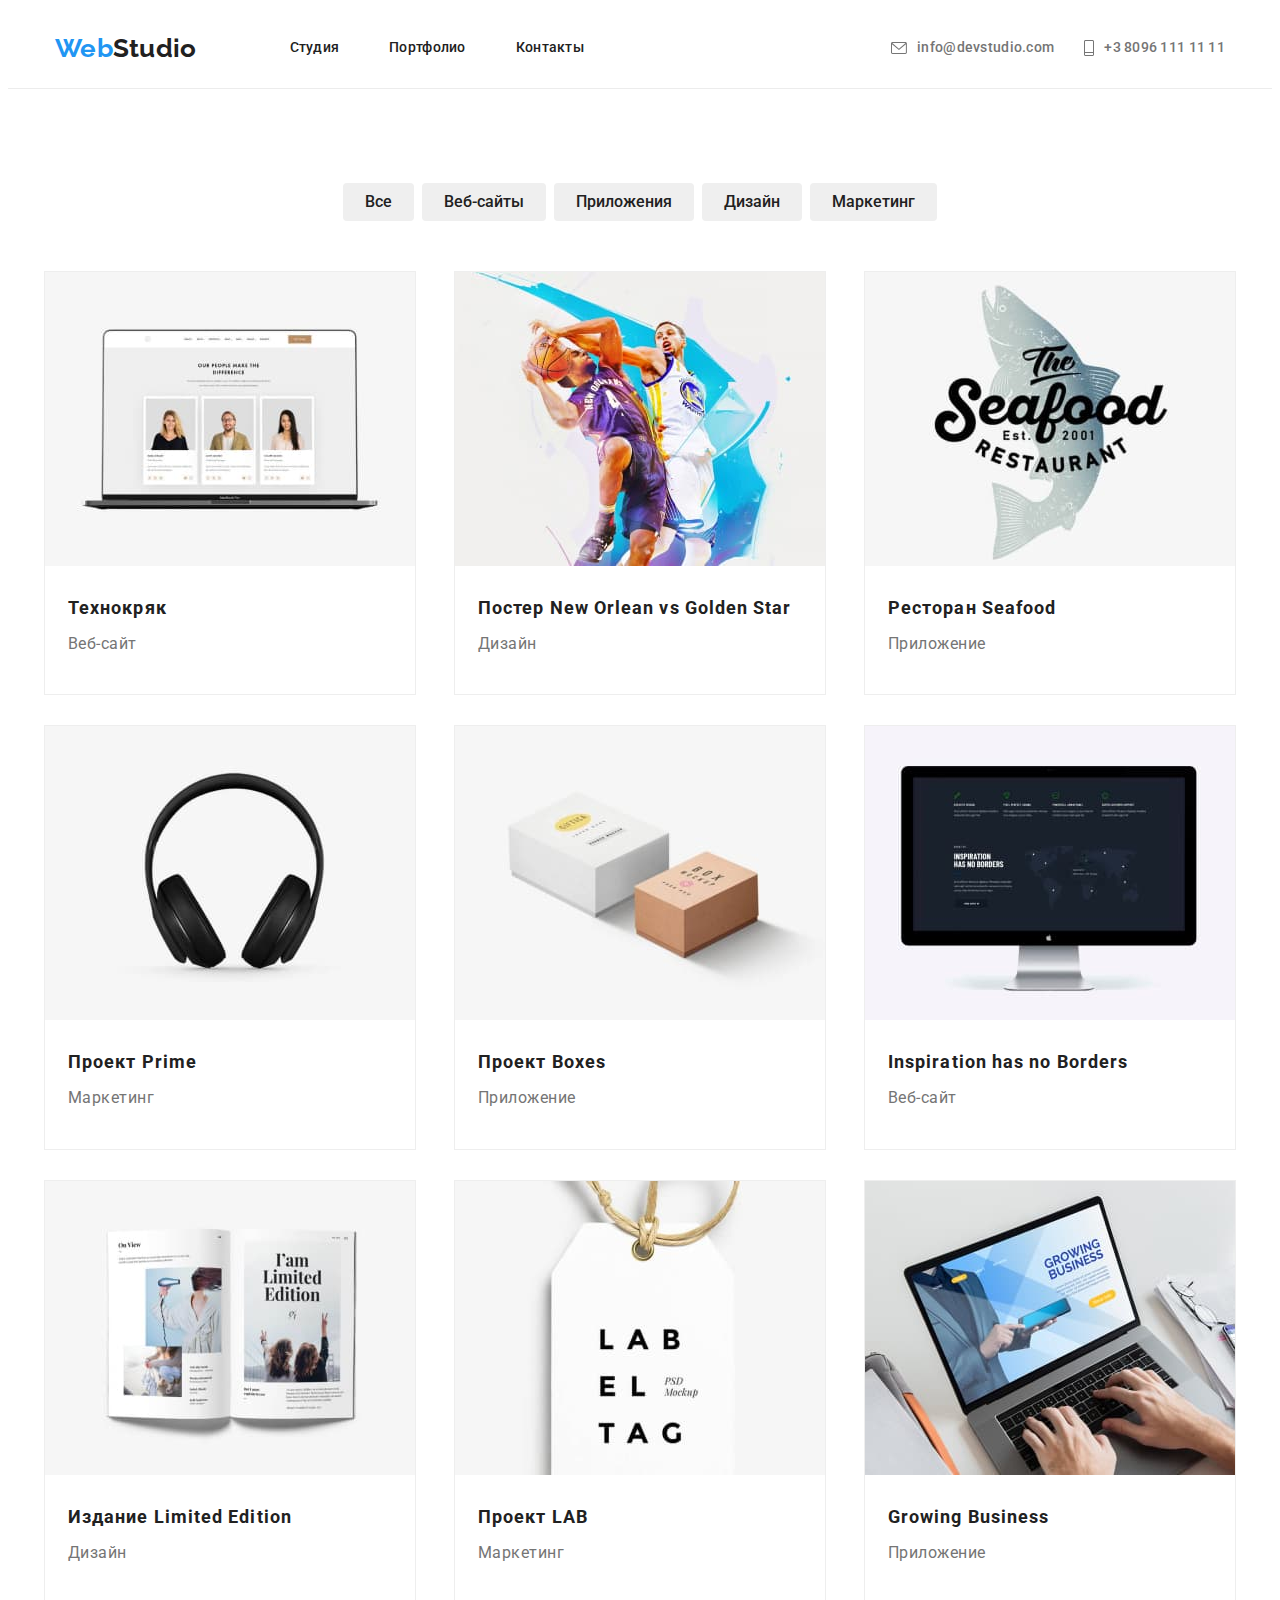
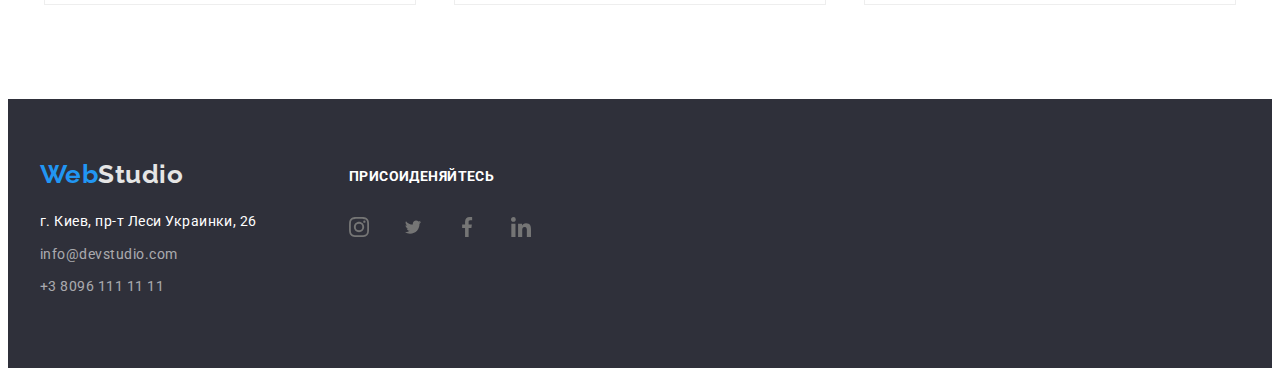
==== portfolio.html @ 53320151 "init commit" ====
<!DOCTYPE html>
<html lang="ru">
<head>
    <meta charset="UTF-8">
    <meta http-equiv="X-UA-Compatible" content="IE=edge">
    <meta name="viewport" content="width=device-width, initial-scale=1.0">
    <link rel="stylesheet" href="node_modules/modern-normalize/modern-normalize.css">
    <link rel="preconnect" href="https://fonts.googleapis.com">
    <link rel="stylesheet" href="https://cdnjs.cloudflare.com/ajax/libs/modern-normalize/1.1.0/modern-normalize.min.css" 
    integrity="sha512-wpPYUAdjBVSE4KJnH1VR1HeZfpl1ub8YT/NKx4PuQ5NmX2tKuGu6U/JRp5y+Y8XG2tV+wKQpNHVUX03MfMFn9Q==" 
    crossorigin="anonymous" 
    referrerpolicy="no-referrer" />
    <link rel="preconnect" href="https://fonts.googleapis.com">
    <link rel="preconnect" href="https://fonts.gstatic.com" 
    crossorigin>
    <link href="https://fonts.googleapis.com/css2?family=Raleway:wght@700&family=Roboto:wght@400;500;700;900&display=swap" 
    rel="stylesheet">
    <link rel="stylesheet" href="./css/stylesheet.css">
    <title>Portfolio</title>
</head>
<!-- header -->
<body>
    <header> 
        <div class="container-of-header">
            <nav class="main-nav"> 
                <!-- logo -->
                <a href="./index.html" class="logo-header">
                <span class="logo-header-style">Web</span>Studio
                </a>
                <!--main-nav-->
                <ul class="list-of-nav">
                    <li class="item"><a class="nav-links" href="./index.html">Студия</a></li>
                    <li class="item"><a class="nav-links" href="./portfolio.html">Портфолио</a></li>
                    <li class="item"><a class="nav-links" href="">Контакты</a></li>
                </ul>
            </nav>
            <ul class="list-of-contact">
                <li class="contacts-item"> 
                    <svg class="icon-mail">
                        <use href="./images/icons/sprite.svg#icon-mail"></use>
                    </svg>
                        <a class="contacts-link"  href="mailto:info@devstudio.com">info@devstudio.com</a>    
                </li>
                <li class="contacts-item">
                    <svg class="icon-phone">
                        <use href="./images/icons/sprite.svg#icon-phone"></use>
                    </svg>             
                    <a class="contacts-link" href="tel:+380961111111">+3 8096 111 11 11 </a></li>
            </ul>
        </div>
    </header>
    <!-- main -->
    <main>
<!-- projects -->
<section class="projects-section">
       <!-- buttons -->
    <div class="container">
       <ul class="lists-of-buttons">
        <li class="buttons-items"><button class="nav-buttons" type="button">Все</button></li>
        <li class="buttons-items"><button class="nav-buttons" type="button">Веб-сайты</button></li>
        <li class="buttons-items"><button class="nav-buttons" type="button">Приложения</button></li>
        <li class="buttons-items"><button class="nav-buttons" type="button">Дизайн</button></li>
        <li class="buttons-items"><button class="nav-buttons" type="button">Маркетинг</button></li>
       </ul>
    </div>
    <h1 class="visual-hidden">Наши работы</h1>
<div class="container">
<ul class="lists-of-projects">
    <li class="projects-item">
            <img src="./images/portfolio/variables_of_propositions/tecno.jpg" alt="Технокряк" width="370px">
        <div class="projects-container">
            <h2 class="projects-title">Технокряк</h2>
            <p class="projects-text">Веб-сайт</p>
        </div>
    </li> 
    <li class="projects-item">
        
            <img src="./images/portfolio/variables_of_propositions/poster.jpg" alt="Постер New Orlean vs Golden Star" width="370">
        <div class="projects-container">
            <h2 class="projects-title">Постер New Orlean vs Golden Star</h2>
            <p class="projects-text">Дизайн</p>
        </div>
    </li>
    <li class="projects-item">
        
            <img src="./images/portfolio/variables_of_propositions/restoraunt.jpg" alt="Ресторан Seafood" width="370">
        <div class="projects-container">
            <h2 class="projects-title">Ресторан Seafood</h2>
            <p class="projects-text">Приложение</p>
        </div>
    </li>
    <li class="projects-item">
            <img src="./images/portfolio/variables_of_propositions/project_prime.jpg" alt="Проект Prime" width="370">
        <div class="projects-container">
            <h2 class="projects-title">Проект Prime</h2>
            <p class="projects-text">Маркетинг</p>
        </div>
    </li>
    <li class="projects-item">
        
            <img src="./images/portfolio/variables_of_propositions/project_boxes.jpg" alt="Проект Boxes" width="370">
        <div class="projects-container">
            <h2 class="projects-title">Проект Boxes</h2>
            <p class="projects-text">Приложение</p>
        </div>
    </li>
    <li class="projects-item">
        
            <img src="./images/portfolio/variables_of_propositions/inspiration.jpg" alt="Inspiration has no Borders">
        <div class="projects-container">
            <h2 class="projects-title">Inspiration has no Borders</h2>
            <p class="projects-text">Веб-сайт</p>
        </div>
    </li>
    <li class="projects-item">
        
            <img src="./images/portfolio/variables_of_propositions/limited_edition.jpg" alt="Издание Limited Edition">
        <div class="projects-container">
            <h2 class="projects-title">Издание Limited Edition</h2>
            <p class="projects-text">Дизайн</p>
        </div>
    </li>
    <li class="projects-item">
        
            <img src="./images/portfolio/variables_of_propositions/project_lab.jpg" alt="Проект LAB">
        <div class="projects-container">
            <h2 class="projects-title">Проект LAB</h2>
            <p class="projects-text">Маркетинг</p>
        </div>
    </li>
    <li class="projects-item">
        
            <img src="./images/portfolio/variables_of_propositions/growing_buisness.jpg" alt="Growing Business">
       <div class="projects-container">
            <h2 class="projects-title">Growing Business</h2>
            <p class="projects-text">Приложение</p>
        </div>
    </li>
</ul>
</div>
</section>
    </main>
    <!-- footer -->
    <footer class="footer">
        <div class="container in-footer">
            <div class="footer-nav">
        <a href="./index.html" class="logo-footer">
           <span class="footer-logo-stile">Web</span>Studio
        </a>
    <address>
        <ul class="lists-of-footer">
            <li class="footer-items"><a class="maps-link" href="https://goo.gl/maps/K5L1UCEUp2EXPLnL6" target="_blank" rel="noopener noreferrer">г. Киев, пр-т Леси Украинки, 26</a></li>
            <li class="footer-items"><a class="contacts-footer" href="mailto:info@devstudio.com">info@devstudio.com</a></li>
            <li class="footer-items"><a class="contacts-footer" href="tel:+380961111111">+3 8096 111 11 11 </a></li>
        </ul>
    </address>
    </div>
    <div class="footer-container">
        <p class="title-footer">Присоиденяйтесь</p>
    <ul class="footer-social-media">
        <li class="icons">
            <a class="socialmedia" href="#">
                <svg class="icon-instagram">
                    <use href="./images/icons/sprite.svg#icon-instagram"></use>
                </svg>
            </a>
        <li class="icons">
            <a href="" class="socialmedia">
                <svg class="icon-twitter">
                    <use href="./images/icons/sprite.svg#icon-twitter"></use>
                </svg>
            </a>
        </li>
        <li class="icons">
            <a href="" class="socialmedia">
                <svg class="icon-facebook">
                    <use href="./images/icons/sprite.svg#icon-facebook"></use>
                </svg>
            </a>
        </li>
        <li class="icons">
            <a href="" class="socialmedia"> 
                <svg class="icon-linkedin">
                    <use href="./images/icons/sprite.svg#icon-linkedin"></use>
                </svg>
            </a>
        </li>
    </ul>
    </div>
    </div>
    </footer>
</div>
</body>
</html>
---- css/stylesheet.css ----
/* Цвет текста background: #212121; */
/* Цвет текста под ссылками 
#757575 */
/* акцент #2196F3  */
/* футер белый #FFFFFF */
/* футер номер и ємейл rgba(255, 255, 255, 0.6); */
/* шапка ссылки #757575 */
/* футер бэкграунд #2F303A */
/* background color #E5E5E5; */
/* border-color #EEEEEE */

:root{
    --primary-text-color: #212121;
    --secondary-text-color: #757575;
    --acent-color: #2196F3;
    --background-color-body: #E5E5E5;
    --fotter-background-color: #2F303A;
    --footer-adress-color: rgba(255, 255, 255, 0.6);
    --primary-white-color: #FFFFFF;
    --border-header-color: #ECECEC;
    --border-color: #EEEEEE;
    --card-background-color: #F5F4FA;
    --clients-border-color: #AFB1B8;
}

/* body */

body{
    font-family: Roboto, sans-serif;
    letter-spacing: 0.03em;
    color: var(--primary-text-color);

}

/* utility */

.container{
    margin-left: auto;
    margin-right: auto;
    width: 100%;
    max-width: 1200px;
    padding-left: 15px;
    padding-right: 15px;
    /* outline: 2px solid red; */
}

.container-of-header{
    display: flex;
    margin-left: auto;
    margin-right: auto;
    width: 1170px;
    padding-left: 15px;
    padding-right: 15px;
    justify-content: space-between;
    align-items: center;
}

/* END Utility */

.main-nav{
    display: flex;
    align-items: center;
}

.lists-of-page{
    display: flex;
    align-items: center;
    list-style: none;
    padding: 0;
    margin: 0;
    justify-content: space-between;

}

/* header */

header{
    font-weight: 500;
    font-size: 14px;
    line-height: 1.14;
    letter-spacing: 0.02em;
    border-bottom: 1px solid var(--border-header-color);
    background-color: var(--primary-white-color);
}

/* END header */

/* logo */

.logo-header{
    font-family: raleway;
    font-weight: 700;
    font-size: 26px;
    line-height: 1.19;
    text-decoration: none;

    color: var(--primary-text-color)

}

/* logo stile */

.logo-header-style{
    color: var(--acent-color);
}

/* END logo section */

/* Visual-hidden */

.visual-hidden{
    position: absolute;
    width: 1px;
    height: 1px;
    margin: -1px;
    border: 0;
    padding: 0;
    white-space: nowrap;
    clip-path: inset(100%);
    clip: rect(0 0 0 0);
    overflow: hidden;
}

/* END visual-hidden */

/* navigation */

.list-of-nav{
    display: flex;
    list-style: none;
    padding: 0;
    margin: 0;
    margin-left: 93px;
}

.nav-links{
    display: block;
    font-weight: 500;
    font-size: 14px;
    line-height: 1.14;
    letter-spacing: 0.02em;
    color: var(--primary-text-color);
    padding-top: 32px;
    padding-bottom: 32px;

    
    text-decoration: none;
}

.list-of-contact{
    display: flex;
    list-style: none;
    padding: 0;
    margin-left: auto;
    margin-top: 0;
    margin-bottom: 0;
}

/* END navigation */

/* header links contacts */

.contacts-link{
    display: inline-flex;
    align-self: center;
    font-weight: 500;
    font-size: 14px;
    line-height: 1.14;
    letter-spacing: 0.02em;
    color: var(--secondary-text-color);
    padding-top: 32px;
    padding-bottom: 32px;

    text-decoration: none;
}

.icon-mail{
    width: 16px;
    height: 12px;
    margin-right: 10px;
    fill: var(--secondary-text-color);
    cursor: pointer;
}

.icon-phone{
    width: 10px;
    height: 16px;
    margin-right: 10px;
    fill: var(--secondary-text-color);
    cursor: pointer;
}

.icon-mail:hover,
.icon-mail:focus{
    fill: var(--acent-color);
}

.icon-phone:hover,
.icon-phone:focus{
    fill: var(--acent-color);
}

.contacts-link:hover,
.contacts-link:focus{
    color: var(--acent-color);

}

.contacts-item{
    display: flex;
    align-items:center;

}
.contacts-item:not(:first-child){
    margin-left: 30px;
}

.item:not(:first-child){
    margin-left: 50px;
}

.site-nav{
    background-color: var(--background-color-body);
}

.nav-links:hover,
.nav-links:focus{
    color: var(--acent-color);
}

/* END navigation section */

/* Hero */

.hero{
    text-align: center;
    background-repeat: no-repeat;
    background-size: cover;
}

.overlay{
    display: flex;
    align-items: center;
    margin-left: auto;
    margin-right: auto;
    max-width: 1600px;
    height: 600px;
   
    background-image: linear-gradient(to right, rgba(47, 48, 58, 0.4), rgba(47, 48, 58, 0.4)), url(../images/hero-background.jpg);
    background-repeat: no-repeat;
    background-size: cover;
    background-position: center;
    
}

.hero-title{
    font-weight: 900;
    font-size: 44px;
    line-height: 1.36;
    letter-spacing: 0.06em;
    text-transform: uppercase;

    color: var(--primary-white-color);

    margin-top: 0px;
    margin-left: auto;
    margin-right: auto;
    margin-bottom: 30px; 
}

/* END hero section */

/* buttons */

.button-first-page{
    cursor: pointer;
    font-family: inherit;
    font-weight: 700;
    font-size: 16px;
    line-height: 1.8;
    letter-spacing: 0.06em;
    border: none;

    padding-left: 32px;
    padding-right: 32px;
    padding-top: 10px;
    padding-bottom: 10px;
    border-radius: 4px;
    min-width: 200px;

    color: var(--background-color-body);
    background-color: var(--acent-color);
}

.button-first-page:hover,
.button-first-page:focus{
    color: var(--acent-color);
    background-color: var(--background-color-body);
}

.nav-buttons{
    cursor: pointer;
    font-family: inherit;
    font-weight: 500;
    font-size: 16px;
    line-height: 1.6;
    
    padding-left: 22px;
    padding-right: 22px;
    padding-top: 6px;
    padding-bottom: 6px;
    border-radius: 4px;
    border: none;  

    color: var(--primary-text-color);

}

.nav-buttons:hover,
.nav-buttons:focus{
    color: var(--background-color-body);
    background-color: var(--acent-color);
    box-shadow: 0px 3px 1px rgba(0, 0, 0, 0.1), 
    0px 1px 2px rgba(0, 0, 0, 0.08),
    0px 2px 2px rgba(0, 0, 0, 0.12);
}

.lists-of-buttons{
    display: flex;
    justify-content: center;
    list-style: none;
    margin-bottom: 50px;
    margin-top: 0;
    padding-left: 0;
}
.buttons-items:not(:first-child){
    margin-left: 8px;
}
/* END buttons section */

/* advantages styling */

.advantages-icon{
    display: flex;
    align-items: center;
    justify-content: center;
    width: 270px;
    height: 120px;
    margin-bottom: 30px;

    background-color: var(--card-background-color);
    border-radius: 4px;
}
.advantages-style{
    padding-top: 94px;
    padding-bottom: 94px;
}
.advantages-article{
    font-weight: 700;
    font-size: 14px;
    line-height: 1.14;
    text-transform: uppercase;

    margin-top: 0px;
    margin-bottom: 10px;

    color: var(--primary-text-color);
}
.advantages-text{
    font-size: 14px;
    line-height: 1.7;

    margin-top: 0px;
    margin-bottom: 0px;

    color: var(--secondary-text-color);
}
.advantages-item{
    max-width: 270px;
}
.advantages-item:not(:first-child){
    margin-left: 30px;
}
.attention{
    width: 70px;
    height: 70px;
}

.punctuality{
    width: 70px;
    height: 70px;
}

.planning{
    width: 70px;
    height: 70px;
}

.technology{
    width: 70px;
    height: 70px;
}
/* END advantages section */

/* projects */

.projects-container{
    padding: 20px 23px;
}
.lists-of-projects{
    display: flex;
    align-items: center;
    list-style: none;
    padding: 0;
    margin: 0;
    flex-wrap: wrap;
    justify-content: space-around;
}
.projects-item{
    width: 370px;
    margin-right: 30px;
    margin-bottom: 30px;
    border: 1px solid var(--border-color);
    

}
.projects-item:hover,
.projects-item:focus{
    box-shadow: 0px 1px 1px rgba(0, 0, 0, 0.12),
    0px 4px 4px rgba(0, 0, 0, 0.06),
    1px 4px 6px rgba(0, 0, 0, 0.16);
}
.projects-item:nth-child(3n){
    margin-right: 0;
}
.projects-item:nth-last-child(-n +3){
    margin-bottom: 0;
}
.projects-section{
    padding-top: 94px;
    padding-bottom: 94px;
}

.our-projects-styling{
    padding-bottom: 94px;
}
.our-projects{
    font-weight: 700;
    font-size: 36px;
    line-height: 1.16;
    text-align: center;

    margin-top: 0px;
    margin-bottom: 50px;

}
.projects-text{
    color: var(--secondary-text-color);
    font-size: 16px;
    line-height: 1.8;
    margin-top: 0;
    white-space: nowrap;
}
.projects-title{
    letter-spacing: 0.06em;
    font-weight: 700;
    font-size: 18px;
    line-height: 2.0;
    margin-top: 0;
    margin-bottom: 4px;
}
/* END project section */

/* our team */
.our-team-list{
    display: flex;
    align-items: baseline;
    list-style: none;
    padding-left: 0;
    margin-top: 0;
    margin-bottom: 0;
}

.our-team-container{
    text-align: center;
    padding-top: 30px;
    padding-bottom: 30px;
}
.our-team-section{
    padding-top: 94px;
    padding-bottom: 94px;
}
.our-team{
    font-weight: 700;
    font-size: 36px;
    line-height: 1.16;
    text-align: center;

    margin-top: 0px;
    margin-bottom: 50px;
}
.our-team-article{
    font-weight: 500;
    font-size: 16px;
    line-height: 1.18;

    margin-top: 0px;
    margin-bottom: 10px;
}
.our-team-text{
    font-size: 16px;
    line-height: 1.18;
    
    color: var(--secondary-text-color);

    margin-top: 0px;
}

.our-team-item{
    box-shadow: 0px 1px 3px rgba(0, 0, 0, 0.12),
     0px 1px 1px rgba(0, 0, 0, 0.14), 
     0px 2px 1px rgba(0, 0, 0, 0.2);
    border-radius: 0px 0px 4px 4px;
}
.our-team-item:not(:first-child){
    margin-left: 30px;
}

/* our-team-icons */

.list-of-icons{
    display: flex;
    justify-content: center;
    padding-left: 0;
}
.icons{
    list-style: none;
    width: 44px;
    height: 44px;
    /* border: 1px solid black; */
}

.icons:not(:last-child){
    margin-right: 10px;
}

.socialmedia{
    display: flex;
    align-items: center;
    justify-content: center;
    width: 100%;
    height: 100%;
    border-radius: 50%;
    cursor: pointer;

    color: var(--secondary-text-color);
}
.socialmedia:hover,
.socialmedia:focus{
    background-color: var(--acent-color);
    color: var(--primary-white-color);
   
}
.icon-instagram{
    width: 20px;
    height: 20px;
    fill: currentColor;
}

.icon-twitter{
    width: 20px;
    height: 16.25px;
    fill: currentColor;
}

.icon-facebook{
    width: 20px;
    height: 20px;
    fill: currentColor;
}

.icon-linkedin{
    width: 20px;
    height: 20px;
    fill: currentColor;
}

/* END our-team-icons */

/* END our-team section */

/* our-clients */

.our-clients-list{
    display: flex;
    list-style: none;
    padding-top: 94px;
    padding-bottom: 94px;
    padding-left: 0;
    margin: 0;
}
.clients-item{
    width: 170px;
    height: 92px;
}
.clients-item:not(:last-child){
    margin-right: 30px;
}

.client{
    display: flex;
    align-items: center;
    justify-content: center;
    width: 100%;
    height: 100%; 
    color: var(--secondary-text-color);
    border: 1px solid var(--clients-border-color);
    border-radius: 4px;
}

.client:hover,
.client:focus{
    background-color: var(--acent-color);
    color: var(--primary-white-color);
}

.icon-client-one{
    fill: currentColor;
    width: 41px;
    height: 46.7px;
}

.icon-client-two{
    width: 40px;
    height: 52px;
    fill: currentColor;
}

.icon-client-three{
    width: 43px;
    height: 41px;
    fill: currentColor;
}

.icon-client-four{
    width: 84px;
    height: 40px;
    fill: currentColor;
}

.icon-client-five{
    width: 62px;
    height: 45px;
    fill: currentColor;
}

.icon-client-six{
    width: 93px;
    height: 43px;
    fill: currentColor;
}

/* END our-clients */

/* footer links */

.in-footer{
    display: flex;
}

.footer{
    background-color: var(--fotter-background-color);
    color: var(--footer-adress-color);
    padding-top: 60px;
    padding-bottom: 60px;
}

.footer-nav{
    display: flex;
    flex-direction: column;
}

.footer-items{
    margin-bottom: 9px;
}

.logo-footer{
    display: inline-block;
    font-family: raleway;
    font-weight: 700;
    font-size: 26px;
    line-height: 1.19;
    text-decoration: none;
    
    color: var(--background-color-body);
    margin-bottom: 20px;
}

.lists-of-footer{
    display: inline-block;
    list-style: none;
    padding: 0;
    margin: 0;
}

.footer-logo-stile{
    color: var(--acent-color);
}

.maps-link{
    font-size: 14px;
    line-height: 1.7;
    color: var(--primary-white-color);
    
    font-style: normal;
    text-decoration: none;
}

.maps-link:hover,
.maps-link:focus{
    color: var(--acent-color);
}

.contacts-footer{
    color: var(--footer-adress-color);
    
    text-decoration: none;
    font-style: normal;
    font-size: 14px;
    line-height: 1.7;
}

.contacts-footer:hover,
.contacts-footer:focus{
    color: var(--acent-color);
}

.footer-container{
    display: flex;
    flex-direction: column;
    align-items:flex-start;
    width: 206px;
    height: 80px;
    margin-right: auto;
    margin-left: 70px;
    padding: 10px;

}

.title-footer{
    font-weight: 700;
    font-size: 14px;
    line-height: 1.14;
    letter-spacing: 0.03em;
    text-transform: uppercase;
    margin: 0;
    margin-left: 12px;
    margin-bottom: 20px;
    
    color: var(--primary-white-color);
}

.footer-social-media{
    display: flex;
    list-style: none;
    align-items: center;
    padding-left: 0;
    margin: 0;
}

/* End footer section */
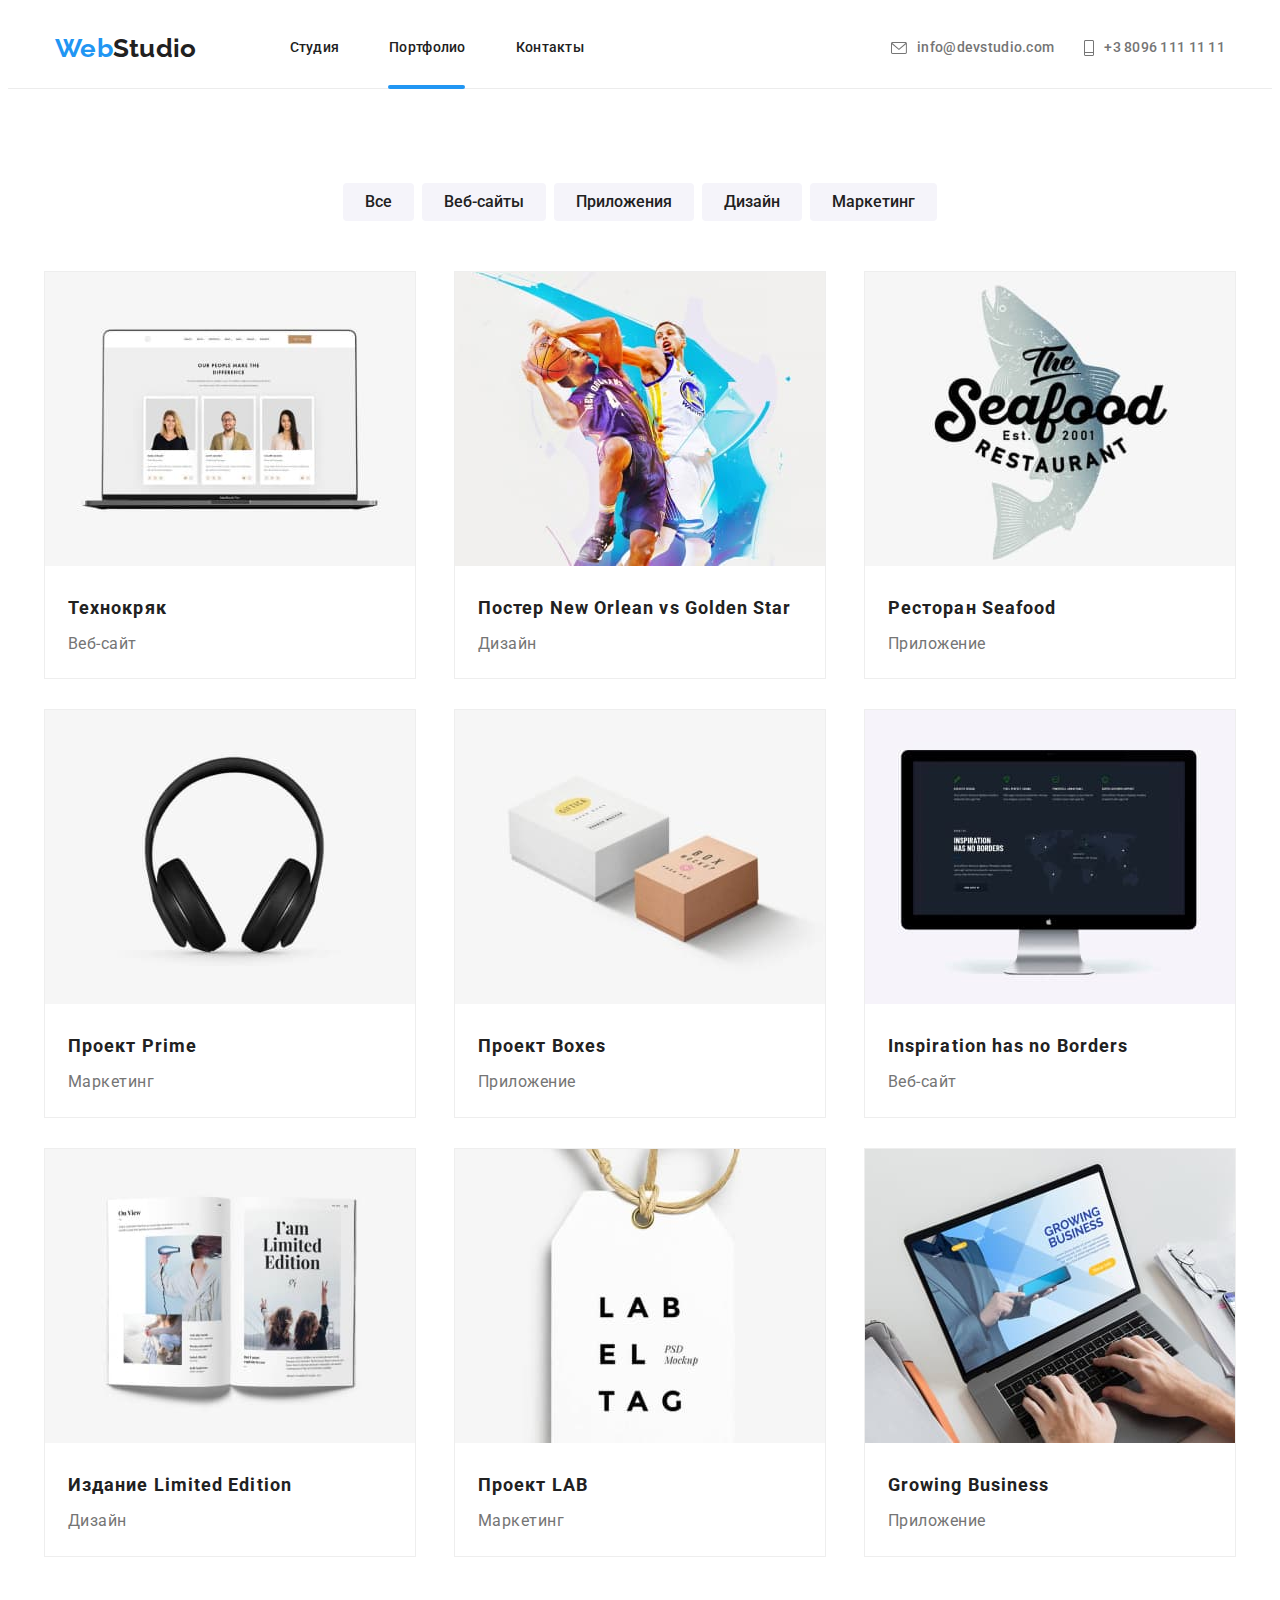
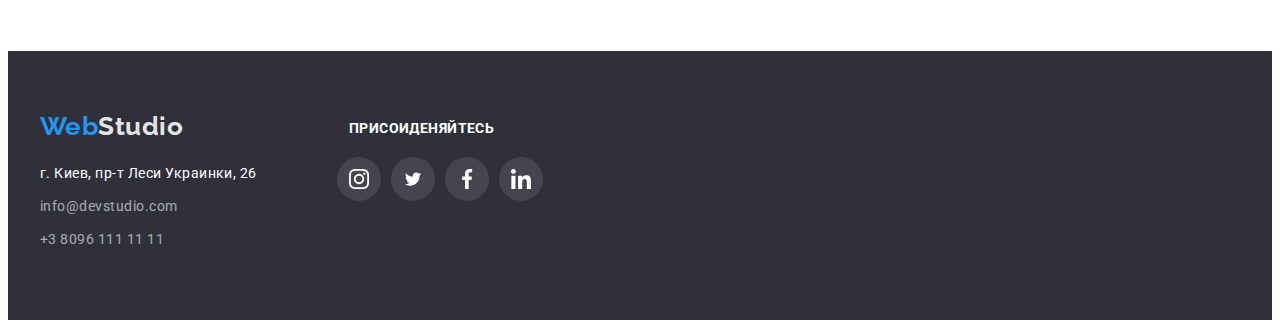
==== commit 193891de: "make a animation time, animation, cubic beizer, both pages." ====
--- a/portfolio.html
+++ b/portfolio.html
@@ -30,22 +30,25 @@
                 <!--main-nav-->
                 <ul class="list-of-nav">
                     <li class="item"><a class="nav-links" href="./index.html">Студия</a></li>
-                    <li class="item"><a class="nav-links" href="./portfolio.html">Портфолио</a></li>
+                    <li class="item"><a class="nav-links current-page" href="./portfolio.html">Портфолио</a></li>
                     <li class="item"><a class="nav-links" href="">Контакты</a></li>
                 </ul>
             </nav>
             <ul class="list-of-contact">
                 <li class="contacts-item"> 
-                    <svg class="icon-mail">
-                        <use href="./images/icons/sprite.svg#icon-mail"></use>
-                    </svg>
-                        <a class="contacts-link"  href="mailto:info@devstudio.com">info@devstudio.com</a>    
+                    <a class="contacts-link"  href="mailto:info@devstudio.com">info@devstudio.com
+                        <svg class="icon-mail">
+                            <use href="./images/icons/sprite.svg#icon-mail"></use>
+                        </svg>
+                    </a>    
                 </li>
                 <li class="contacts-item">
+                    <a class="contacts-link" href="tel:+380961111111">+3 8096 111 11 11 
                     <svg class="icon-phone">
                         <use href="./images/icons/sprite.svg#icon-phone"></use>
                     </svg>             
-                    <a class="contacts-link" href="tel:+380961111111">+3 8096 111 11 11 </a></li>
+                    </a>
+                </li>
             </ul>
         </div>
     </header>
@@ -67,70 +70,127 @@
 <div class="container">
 <ul class="lists-of-projects">
     <li class="projects-item">
-            <img src="./images/portfolio/variables_of_propositions/tecno.jpg" alt="Технокряк" width="370px">
-        <div class="projects-container">
-            <h2 class="projects-title">Технокряк</h2>
-            <p class="projects-text">Веб-сайт</p>
-        </div>
+        <div class="thumb">
+            <div class="overlay-content">
+                <p class="overlay-item">
+                    Ресурс предлагает комплексные предложения с разным уровнем функционала и сервисов. Все это позволит посетителю получить исчерпывающие сведения о компании или частном лице.
+                </p>
+            </div>
+            <img class="projects-img"src="./images/portfolio/variables_of_propositions/tecno.jpg" alt="Технокряк" width="370px">
+        </div>
+            <div class="projects-container">
+                <h2 class="projects-title">Технокряк</h2>
+                <p class="projects-text">Веб-сайт</p>
+            </div>
     </li> 
     <li class="projects-item">
-        
-            <img src="./images/portfolio/variables_of_propositions/poster.jpg" alt="Постер New Orlean vs Golden Star" width="370">
-        <div class="projects-container">
-            <h2 class="projects-title">Постер New Orlean vs Golden Star</h2>
-            <p class="projects-text">Дизайн</p>
-        </div>
-    </li>
-    <li class="projects-item">
-        
-            <img src="./images/portfolio/variables_of_propositions/restoraunt.jpg" alt="Ресторан Seafood" width="370">
+        <div class="thumb">
+            <div class="overlay-content">
+                <p class="overlay-item">
+                    Ресурс предлагает комплексные предложения с разным уровнем функционала и сервисов. Все это позволит посетителю получить исчерпывающие сведения о компании или частном лице.
+                </p>
+            </div>
+                <img src="./images/portfolio/variables_of_propositions/poster.jpg" alt="Постер New Orlean vs Golden Star" width="370px">
+            </div>
+            <div class="projects-container">
+                <h2 class="projects-title">Постер New Orlean vs Golden Star</h2>
+                <p class="projects-text">Дизайн</p>
+        </div>
+    </li>
+    <li class="projects-item">
+        <div class="thumb">
+            <div class="overlay-content">
+                <p class="overlay-item">
+                    Ресурс предлагает комплексные предложения с разным уровнем функционала и сервисов. Все это позволит посетителю получить исчерпывающие сведения о компании или частном лице.
+                </p>
+            </div>
+            <img src="./images/portfolio/variables_of_propositions/restoraunt.jpg" alt="Ресторан Seafood" width="370px">
+        </div>
         <div class="projects-container">
             <h2 class="projects-title">Ресторан Seafood</h2>
             <p class="projects-text">Приложение</p>
         </div>
     </li>
     <li class="projects-item">
-            <img src="./images/portfolio/variables_of_propositions/project_prime.jpg" alt="Проект Prime" width="370">
+        <div class="thumb">
+            <div class="overlay-content">
+                <p class="overlay-item">
+                    Ресурс предлагает комплексные предложения с разным уровнем функционала и сервисов. Все это позволит посетителю получить исчерпывающие сведения о компании или частном лице.
+                </p>
+            </div>
+            <img src="./images/portfolio/variables_of_propositions/project_prime.jpg" alt="Проект Prime" width="370px">
+        </div>
+            
         <div class="projects-container">
             <h2 class="projects-title">Проект Prime</h2>
             <p class="projects-text">Маркетинг</p>
         </div>
     </li>
     <li class="projects-item">
-        
-            <img src="./images/portfolio/variables_of_propositions/project_boxes.jpg" alt="Проект Boxes" width="370">
+        <div class="thumb">
+            <div class="overlay-content">
+                <p class="overlay-item">
+                    Ресурс предлагает комплексные предложения с разным уровнем функционала и сервисов. Все это позволит посетителю получить исчерпывающие сведения о компании или частном лице.
+                </p>
+            </div>
+            <img src="./images/portfolio/variables_of_propositions/project_boxes.jpg" alt="Проект Boxes" width="370px">
+        </div>
         <div class="projects-container">
             <h2 class="projects-title">Проект Boxes</h2>
             <p class="projects-text">Приложение</p>
         </div>
     </li>
     <li class="projects-item">
-        
+        <div class="thumb">
+            <div class="overlay-content">
+                <p class="overlay-item">
+                    Ресурс предлагает комплексные предложения с разным уровнем функционала и сервисов. Все это позволит посетителю получить исчерпывающие сведения о компании или частном лице.
+                </p>
+            </div>
             <img src="./images/portfolio/variables_of_propositions/inspiration.jpg" alt="Inspiration has no Borders">
+        </div>
         <div class="projects-container">
             <h2 class="projects-title">Inspiration has no Borders</h2>
             <p class="projects-text">Веб-сайт</p>
         </div>
     </li>
     <li class="projects-item">
-        
+        <div class="thumb">
+            <div class="overlay-content">
+                <p class="overlay-item">
+                    Ресурс предлагает комплексные предложения с разным уровнем функционала и сервисов. Все это позволит посетителю получить исчерпывающие сведения о компании или частном лице.
+                </p>
+            </div>
             <img src="./images/portfolio/variables_of_propositions/limited_edition.jpg" alt="Издание Limited Edition">
+        </div>
         <div class="projects-container">
             <h2 class="projects-title">Издание Limited Edition</h2>
             <p class="projects-text">Дизайн</p>
         </div>
     </li>
     <li class="projects-item">
-        
+        <div class="thumb">
+            <div class="overlay-content">
+                <p class="overlay-item">
+                    Ресурс предлагает комплексные предложения с разным уровнем функционала и сервисов. Все это позволит посетителю получить исчерпывающие сведения о компании или частном лице.
+                </p>
+            </div>
             <img src="./images/portfolio/variables_of_propositions/project_lab.jpg" alt="Проект LAB">
+        </div>
         <div class="projects-container">
             <h2 class="projects-title">Проект LAB</h2>
             <p class="projects-text">Маркетинг</p>
         </div>
     </li>
     <li class="projects-item">
-        
+        <div class="thumb">
+            <div class="overlay-content">
+                <p class="overlay-item">
+                    Ресурс предлагает комплексные предложения с разным уровнем функционала и сервисов. Все это позволит посетителю получить исчерпывающие сведения о компании или частном лице.
+                </p>
+            </div>
             <img src="./images/portfolio/variables_of_propositions/growing_buisness.jpg" alt="Growing Business">
+        </div>
        <div class="projects-container">
             <h2 class="projects-title">Growing Business</h2>
             <p class="projects-text">Приложение</p>
@@ -159,27 +219,27 @@
         <p class="title-footer">Присоиденяйтесь</p>
     <ul class="footer-social-media">
         <li class="icons">
-            <a class="socialmedia" href="#">
+            <a class="footer-media" href="#">
                 <svg class="icon-instagram">
                     <use href="./images/icons/sprite.svg#icon-instagram"></use>
                 </svg>
             </a>
         <li class="icons">
-            <a href="" class="socialmedia">
+            <a href="" class="footer-media">
                 <svg class="icon-twitter">
                     <use href="./images/icons/sprite.svg#icon-twitter"></use>
                 </svg>
             </a>
         </li>
         <li class="icons">
-            <a href="" class="socialmedia">
+            <a href="" class="footer-media">
                 <svg class="icon-facebook">
                     <use href="./images/icons/sprite.svg#icon-facebook"></use>
                 </svg>
             </a>
         </li>
         <li class="icons">
-            <a href="" class="socialmedia"> 
+            <a href="" class="footer-media"> 
                 <svg class="icon-linkedin">
                     <use href="./images/icons/sprite.svg#icon-linkedin"></use>
                 </svg>
--- a/css/stylesheet.css
+++ b/css/stylesheet.css
@@ -21,6 +21,10 @@
     --border-color: #EEEEEE;
     --card-background-color: #F5F4FA;
     --clients-border-color: #AFB1B8;
+    --color-icons-footer: rgba(255, 255, 255, 0.1);
+    --modal-bg-color: rgba(0, 0, 0, 0.2);
+    --animation-time: cubic-bezier(0.4, 0, 0.2, 1);
+    --overlay-bg-color: rgba(47, 48, 58, 0.8);
 }
 
 /* body */
@@ -63,6 +67,7 @@
 }
 
 .lists-of-page{
+    position: relative;
     display: flex;
     align-items: center;
     list-style: none;
@@ -81,6 +86,59 @@
     letter-spacing: 0.02em;
     border-bottom: 1px solid var(--border-header-color);
     background-color: var(--primary-white-color);
+}
+
+.backdrop{
+    position: fixed;
+    top:0;
+    left: 0;
+    width: 100vw;
+    height: 100vh;
+
+    background-color: var(--modal-bg-color);
+
+    transition: opacity 250ms var(--animation-time);
+}
+
+.backdrop.is-hidden{
+    opacity: 0;
+    pointer-events: none;
+}
+
+.modal{
+    position: absolute;
+    top: 50%;
+    left: 50%;
+    transform: translate(-50%, -50%);
+
+    min-width: 528px;
+    min-height: 581px;
+    padding: 15px;
+
+    background-color: var(--primary-white-color);
+    box-shadow: 0px 1px 3px rgba(0, 0, 0, 0.12),
+    0px 1px 1px rgba(0, 0, 0, 0.14),
+    0px 2px 1px rgba(0, 0, 0, 0.2);
+    border-radius: 4px;
+}
+
+.close-button{
+    position: absolute;
+    top:8px;
+    right: 8px;
+
+    width: 30px;
+    height: 30px;
+    background-color: var(--primary-white-color);
+
+    border-radius:50%;
+    border: 1px solid rgba(0, 0, 0, 0.1);
+    cursor: pointer;
+}
+
+.icon-cross{
+    width: 0.68rem;
+    height: 0.68rem;
 }
 
 /* END header */
@@ -134,6 +192,7 @@
 }
 
 .nav-links{
+    position: relative;
     display: block;
     font-weight: 500;
     font-size: 14px;
@@ -145,6 +204,13 @@
 
     
     text-decoration: none;
+
+    transition: color 250ms var(--animation-time);
+}
+
+.nav-links:hover,
+.nav-links:focus{
+    color: var(--acent-color);
 }
 
 .list-of-contact{
@@ -156,29 +222,47 @@
     margin-bottom: 0;
 }
 
-/* END navigation */
-
-/* header links contacts */
-
 .contacts-link{
-    display: inline-flex;
-    align-self: center;
+    display: flex;
+    flex-direction: row-reverse;
+    align-items: center;
+    padding-top: 32px;
+    padding-bottom: 32px;
+
     font-weight: 500;
     font-size: 14px;
     line-height: 1.14;
     letter-spacing: 0.02em;
     color: var(--secondary-text-color);
-    padding-top: 32px;
-    padding-bottom: 32px;
-
     text-decoration: none;
+
+    transition: color 250ms var(--animation-time);
+}
+.contacts-link:hover,
+.contacts-link:focus{
+    color: var(--acent-color);
+}
+
+.current-page::after{
+    content:'';
+    position: absolute;
+    display: block;
+    width: 100%;
+    height: 4px;
+    margin: -1px;
+    left: 0;
+    bottom: 0;
+    
+    background-color: var(--acent-color);
+    border-radius: 2px;
 }
 
 .icon-mail{
     width: 16px;
     height: 12px;
     margin-right: 10px;
-    fill: var(--secondary-text-color);
+
+    fill: currentColor;
     cursor: pointer;
 }
 
@@ -186,24 +270,9 @@
     width: 10px;
     height: 16px;
     margin-right: 10px;
-    fill: var(--secondary-text-color);
+
+    fill: currentColor;
     cursor: pointer;
-}
-
-.icon-mail:hover,
-.icon-mail:focus{
-    fill: var(--acent-color);
-}
-
-.icon-phone:hover,
-.icon-phone:focus{
-    fill: var(--acent-color);
-}
-
-.contacts-link:hover,
-.contacts-link:focus{
-    color: var(--acent-color);
-
 }
 
 .contacts-item{
@@ -223,19 +292,14 @@
     background-color: var(--background-color-body);
 }
 
-.nav-links:hover,
-.nav-links:focus{
-    color: var(--acent-color);
-}
 
 /* END navigation section */
 
 /* Hero */
 
 .hero{
+    position: relative;
     text-align: center;
-    background-repeat: no-repeat;
-    background-size: cover;
 }
 
 .overlay{
@@ -246,11 +310,10 @@
     max-width: 1600px;
     height: 600px;
    
-    background-image: linear-gradient(to right, rgba(47, 48, 58, 0.4), rgba(47, 48, 58, 0.4)), url(../images/hero-background.jpg);
+    background-image: url(../images/hero-background.jpg);
     background-repeat: no-repeat;
     background-size: cover;
     background-position: center;
-    
 }
 
 .hero-title{
@@ -279,17 +342,21 @@
     font-size: 16px;
     line-height: 1.8;
     letter-spacing: 0.06em;
-    border: none;
+    
 
     padding-left: 32px;
     padding-right: 32px;
     padding-top: 10px;
     padding-bottom: 10px;
+    border: none;
     border-radius: 4px;
     min-width: 200px;
 
     color: var(--background-color-body);
     background-color: var(--acent-color);
+
+    transition: color 250ms var(--animation-time),
+    background-color 250ms var(--animation-time);
 }
 
 .button-first-page:hover,
@@ -313,12 +380,16 @@
     border: none;  
 
     color: var(--primary-text-color);
-
+    background-color: var(--card-background-color);
+
+    transition: color 250ms var(--animation-time),
+    background-color 250ms var(--animation-time),
+    box-shadow 250ms var(--animation-time);
 }
 
 .nav-buttons:hover,
 .nav-buttons:focus{
-    color: var(--background-color-body);
+    color: var(--primary-white-color);
     background-color: var(--acent-color);
     box-shadow: 0px 3px 1px rgba(0, 0, 0, 0.1), 
     0px 1px 2px rgba(0, 0, 0, 0.08),
@@ -329,6 +400,7 @@
     display: flex;
     justify-content: center;
     list-style: none;
+
     margin-bottom: 50px;
     margin-top: 0;
     padding-left: 0;
@@ -416,26 +488,60 @@
     flex-wrap: wrap;
     justify-content: space-around;
 }
+
 .projects-item{
+    position: relative;
+
     width: 370px;
     margin-right: 30px;
     margin-bottom: 30px;
+
     border: 1px solid var(--border-color);
-    
-
-}
-.projects-item:hover,
-.projects-item:focus{
+    transition: box-shadow 250ms var(--animation-time),
+}
+.projects-item:hover{
     box-shadow: 0px 1px 1px rgba(0, 0, 0, 0.12),
     0px 4px 4px rgba(0, 0, 0, 0.06),
     1px 4px 6px rgba(0, 0, 0, 0.16);
 }
+.projects-item:hover .overlay-content{
+    transform: translateY(0);
+}
+
+.thumb {
+    position: relative;
+    overflow: hidden;
+}
+
+.overlay-content{
+    display: flex;
+    position: absolute;
+    width: 100%;
+    height: 100%;
+    justify-content: center;
+    align-items: center;
+    padding: 63px 24px;
+    transform: translateY(100%);
+    background: var(--acent-color);
+    transition: transform 250ms var(--animation-time);
+}
+
+.overlay-item{
+    margin: 0;
+    font-size: 18px;
+    line-height: 1.55;
+    letter-spacing: 0.03em;
+    color: var(--primary-white-color);
+}
+
 .projects-item:nth-child(3n){
     margin-right: 0;
 }
+
 .projects-item:nth-last-child(-n +3){
     margin-bottom: 0;
 }
+
 .projects-section{
     padding-top: 94px;
     padding-bottom: 94px;
@@ -454,11 +560,37 @@
     margin-bottom: 50px;
 
 }
+
+.our-projects-item{
+    position: relative;
+}
+
+.projects-overlay{
+    position: absolute;
+    bottom: 4px;
+    display: flex;
+    justify-content: center;
+    align-items: center;
+    width: 100%;
+    height: 70px;
+    background-color: var(--overlay-bg-color);
+}
+
+.projects-overlay-text{
+    font-weight: 700;
+    font-size: 14px;
+    line-height: 1.14;
+    text-align: center;
+    letter-spacing: 0.03em;
+    text-transform: uppercase;
+    color: var(--primary-white-color);
+}
+
 .projects-text{
     color: var(--secondary-text-color);
     font-size: 16px;
     line-height: 1.8;
-    margin-top: 0;
+    margin: 0;
     white-space: nowrap;
 }
 .projects-title{
@@ -489,6 +621,7 @@
 .our-team-section{
     padding-top: 94px;
     padding-bottom: 94px;
+    background-color: var(--card-background-color);
 }
 .our-team{
     font-weight: 700;
@@ -553,7 +686,9 @@
     border-radius: 50%;
     cursor: pointer;
 
-    color: var(--secondary-text-color);
+    color: var(--clients-border-color);
+    transition: background-color 250ms var(--animation-time),
+    color 250ms var(--animation-time);
 }
 .socialmedia:hover,
 .socialmedia:focus{
@@ -590,12 +725,24 @@
 /* END our-team section */
 
 /* our-clients */
-
-.our-clients-list{
-    display: flex;
-    list-style: none;
+.our-clients-section{
     padding-top: 94px;
     padding-bottom: 94px;
+}
+
+.clients-title{
+    font-weight: 700;
+    font-size: 36px;
+    line-height: 1.16;
+    text-align: center;
+    letter-spacing: 0.03em;
+    margin: 0;
+    margin-bottom: 50px;
+}
+
+.our-clients-list{
+    display: flex;
+    list-style: none;
     padding-left: 0;
     margin: 0;
 }
@@ -613,15 +760,21 @@
     justify-content: center;
     width: 100%;
     height: 100%; 
+
     color: var(--secondary-text-color);
     border: 1px solid var(--clients-border-color);
     border-radius: 4px;
+
+    transition: border-color 250ms var(--animation-time),
+    color 250ms var(--animation-time),
+    background-color 250ms var(--animation-time);
 }
 
 .client:hover,
 .client:focus{
-    background-color: var(--acent-color);
-    color: var(--primary-white-color);
+    border-color: var(--acent-color);
+    color: var(--acent-color);
+    background-color: var(--primary-white-color);
 }
 
 .icon-client-one{
@@ -714,6 +867,7 @@
     
     font-style: normal;
     text-decoration: none;
+    transition: color 250ms var(--animation-time);
 }
 
 .maps-link:hover,
@@ -728,6 +882,8 @@
     font-style: normal;
     font-size: 14px;
     line-height: 1.7;
+
+    transition: color 250ms var(--animation-time);
 }
 
 .contacts-footer:hover,
@@ -767,5 +923,24 @@
     padding-left: 0;
     margin: 0;
 }
-
+.footer-media{
+    display: flex;
+    align-items: center;
+    justify-content: center;
+    width: 100%;
+    height: 100%;
+    border-radius: 50%;
+    cursor: pointer;
+
+    color: var(--primary-white-color);
+    background-color: var(--color-icons-footer);
+
+    transition: color 250ms var(--animation-time),
+    background-color 250ms var(--animation-time);
+   
+}
+.footer-media:hover,
+.footer-media:focus{
+    background-color: var(--acent-color);
+}
 /* End footer section */